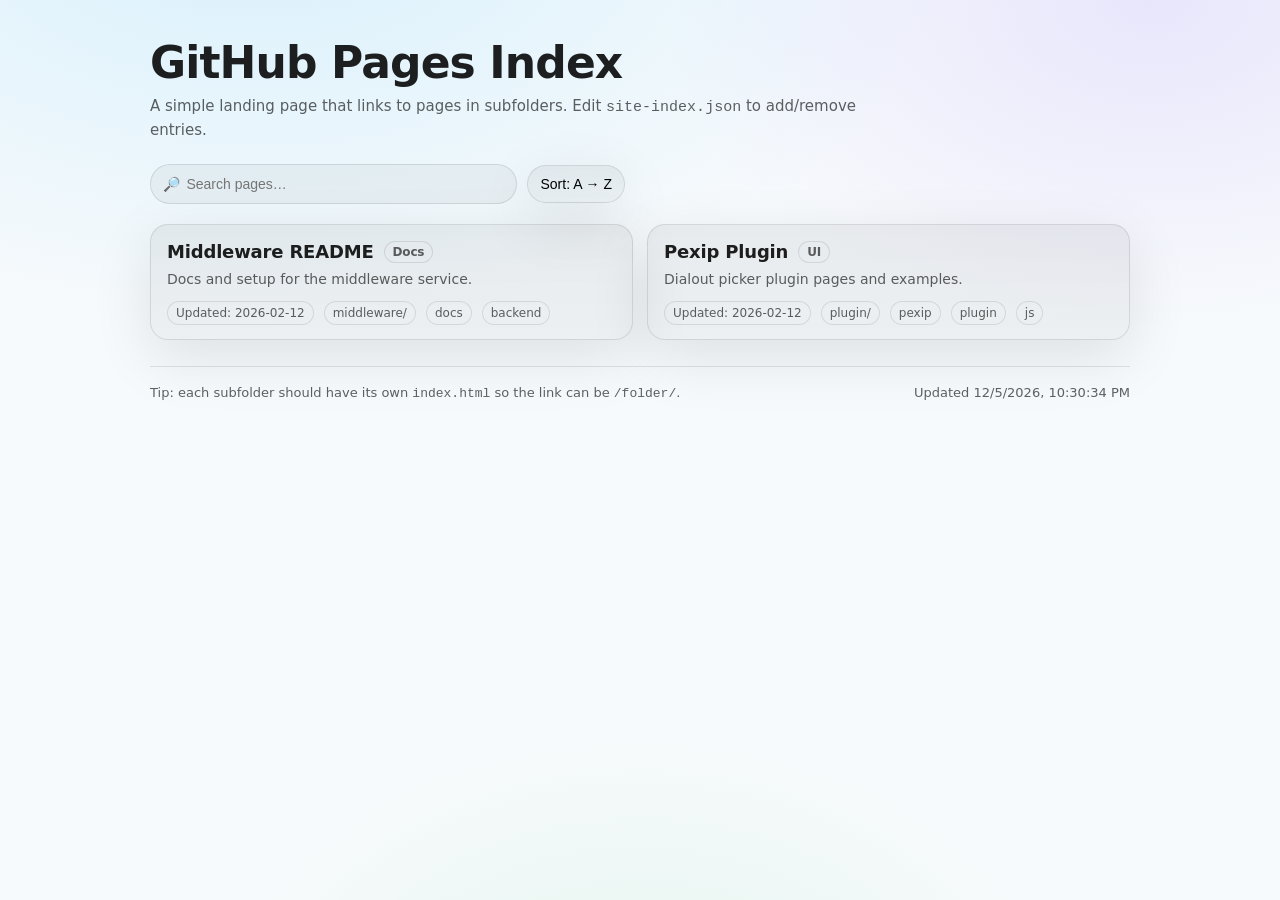
==== index.html @ d8867325 "index page" ====
<!doctype html>
<html lang="en">

<head>
    <meta charset="utf-8" />
    <meta name="viewport" content="width=device-width, initial-scale=1" />
    <title>Project Index</title>
    <meta name="description" content="Index of subpages hosted on GitHub Pages." />
    <style>
        :root {
            --bg: #0b1220;
            --card: rgba(255, 255, 255, 0.06);
            --card2: rgba(255, 255, 255, 0.10);
            --text: rgba(255, 255, 255, 0.92);
            --muted: rgba(255, 255, 255, 0.70);
            --line: rgba(255, 255, 255, 0.12);
            --accent: #7dd3fc;
            --shadow: 0 18px 60px rgba(0, 0, 0, 0.35);
            --radius: 18px;
            --max: 980px;
        }

        @media (prefers-color-scheme: light) {
            :root {
                --bg: #f7fafc;
                --card: rgba(0, 0, 0, 0.04);
                --card2: rgba(0, 0, 0, 0.06);
                --text: rgba(0, 0, 0, 0.88);
                --muted: rgba(0, 0, 0, 0.62);
                --line: rgba(0, 0, 0, 0.10);
                --accent: #0369a1;
                --shadow: 0 18px 60px rgba(0, 0, 0, 0.10);
            }
        }

        body {
            margin: 0;
            font-family: ui-sans-serif, system-ui, -apple-system, Segoe UI, Roboto, Helvetica, Arial, "Apple Color Emoji", "Segoe UI Emoji";
            color: var(--text);
            background:
                radial-gradient(1200px 700px at 20% -10%, rgba(125, 211, 252, 0.25), transparent 60%),
                radial-gradient(900px 600px at 90% 0%, rgba(167, 139, 250, 0.18), transparent 55%),
                radial-gradient(900px 700px at 50% 120%, rgba(34, 197, 94, 0.10), transparent 50%),
                var(--bg);
            min-height: 100vh;
        }

        a {
            color: inherit;
            text-decoration: none;
        }

        a:hover {
            text-decoration: underline;
            text-underline-offset: 3px;
        }

        .wrap {
            max-width: var(--max);
            margin: 0 auto;
            padding: 40px 18px 60px;
        }

        header {
            display: flex;
            gap: 16px;
            align-items: flex-start;
            justify-content: space-between;
            flex-wrap: wrap;
            margin-bottom: 18px;
        }

        .title {
            display: grid;
            gap: 8px;
            max-width: 720px;
        }

        h1 {
            font-size: clamp(28px, 4vw, 44px);
            line-height: 1.06;
            margin: 0;
            letter-spacing: -0.02em;
        }

        .subtitle {
            margin: 0;
            color: var(--muted);
            font-size: 15px;
            line-height: 1.5;
        }

        .toolbar {
            display: flex;
            gap: 10px;
            align-items: center;
            flex-wrap: wrap;
            justify-content: flex-end;
            margin-top: 6px;
        }

        .pill {
            border: 1px solid var(--line);
            background: var(--card);
            border-radius: 999px;
            padding: 10px 12px;
            box-shadow: none;
            color: var(--text);
            font-size: 14px;
        }

        .pill input {
            border: 0;
            outline: none;
            background: transparent;
            color: inherit;
            width: min(320px, 60vw);
            font-size: 14px;
        }

        .btn {
            cursor: pointer;
            border: 1px solid var(--line);
            background: linear-gradient(180deg, var(--card2), var(--card));
            border-radius: 999px;
            padding: 10px 12px;
            font-size: 14px;
            box-shadow: var(--shadow);
        }

        .btn:active {
            transform: translateY(1px);
        }

        .grid {
            display: grid;
            grid-template-columns: repeat(12, 1fr);
            gap: 14px;
            margin-top: 20px;
        }

        .card {
            grid-column: span 6;
            border: 1px solid var(--line);
            border-radius: var(--radius);
            background: linear-gradient(180deg, var(--card2), var(--card));
            box-shadow: var(--shadow);
            overflow: hidden;
            position: relative;
            transition: transform 120ms ease, border-color 120ms ease;
        }

        .card:hover {
            transform: translateY(-2px);
            border-color: rgba(125, 211, 252, 0.35);
        }

        @media (max-width: 780px) {
            .card {
                grid-column: span 12;
            }

            .pill input {
                width: min(520px, 78vw);
            }
        }

        .card a {
            display: block;
            padding: 16px 16px 14px;
            text-decoration: none;
        }

        .card h2 {
            margin: 0 0 6px;
            font-size: 18px;
            letter-spacing: -0.01em;
            display: flex;
            align-items: center;
            gap: 10px;
        }

        .badge {
            font-size: 12px;
            color: var(--muted);
            border: 1px solid var(--line);
            padding: 3px 8px;
            border-radius: 999px;
            background: rgba(255, 255, 255, 0.04);
        }

        .desc {
            margin: 0;
            color: var(--muted);
            font-size: 14px;
            line-height: 1.45;
        }

        .meta {
            display: flex;
            gap: 10px;
            flex-wrap: wrap;
            margin-top: 12px;
            color: var(--muted);
            font-size: 12px;
        }

        .meta span {
            border: 1px solid var(--line);
            border-radius: 999px;
            padding: 4px 8px;
            background: rgba(255, 255, 255, 0.03);
        }

        footer {
            margin-top: 26px;
            padding-top: 18px;
            border-top: 1px solid var(--line);
            color: var(--muted);
            font-size: 13px;
            display: flex;
            gap: 10px;
            justify-content: space-between;
            flex-wrap: wrap;
        }

        .empty,
        .error {
            grid-column: 1 / -1;
            border: 1px dashed var(--line);
            border-radius: var(--radius);
            padding: 18px;
            color: var(--muted);
            background: rgba(255, 255, 255, 0.03);
        }

        .error {
            border-style: solid;
        }

        .muted {
            color: var(--muted);
        }

        code {
            font-family: ui-monospace, SFMono-Regular, Menlo, Monaco, Consolas, "Liberation Mono", "Courier New", monospace;
        }
    </style>
</head>

<body>
    <div class="wrap">
        <header>
            <div class="title">
                <h1>GitHub Pages Index</h1>
                <p class="subtitle">
                    A simple landing page that links to pages in subfolders. Edit <code>site-index.json</code> to
                    add/remove entries.
                </p>
            </div>

            <div class="toolbar">
                <label class="pill" title="Filter by name, description, tags">
                    🔎 <input id="q" type="search" placeholder="Search pages…" autocomplete="off" />
                </label>
                <button class="btn" id="sortBtn" type="button" title="Toggle sort order">
                    Sort: <span id="sortLabel">A → Z</span>
                </button>
            </div>
        </header>

        <main class="grid" id="grid">
            <div class="empty">Loading…</div>
        </main>

        <footer>
            <span>Tip: each subfolder should have its own <code>index.html</code> so the link can be
                <code>/folder/</code>.</span>
            <span class="muted" id="stamp"></span>
        </footer>
    </div>

    <script>
        const grid = document.getElementById("grid");
        const q = document.getElementById("q");
        const sortBtn = document.getElementById("sortBtn");
        const sortLabel = document.getElementById("sortLabel");
        const stamp = document.getElementById("stamp");

        // Works on project pages (/repo/) and user/org pages (/)
        const BASE = document.querySelector("base")?.href || document.location.origin + document.location.pathname.replace(/\/[^\/]*$/, "/");

        let entries = [];
        let sortMode = "az"; // "az" | "new"

        function nowStamp() {
            const d = new Date();
            stamp.textContent = "Updated " + d.toLocaleString();
        }

        function bySearch(e, needle) {
            if (!needle) return true;
            const hay = [
                e.title || "",
                e.path || "",
                e.description || "",
                ...(e.tags || [])
            ].join(" ").toLowerCase();
            return hay.includes(needle);
        }

        function sortEntries(list) {
            const copy = [...list];
            if (sortMode === "new") {
                // newest first (treat missing date as old)
                copy.sort((a, b) => (Date.parse(b.updated || b.date || 0) || 0) - (Date.parse(a.updated || a.date || 0) || 0));
            } else {
                copy.sort((a, b) => (a.title || "").localeCompare(b.title || ""));
            }
            return copy;
        }

        function render(list) {
            grid.innerHTML = "";
            if (!list.length) {
                grid.innerHTML = `<div class="empty">No matches. Try a different search.</div>`;
                return;
            }

            for (const e of list) {
                const href = (e.url)
                    ? e.url
                    : new URL((e.path || "").replace(/^\//, ""), BASE).toString();

                const tags = (e.tags || []).slice(0, 6).map(t => `<span>${escapeHtml(t)}</span>`).join("");
                const updated = e.updated || e.date || null;

                const metaBits = [
                    e.kind ? `<span>${escapeHtml(e.kind)}</span>` : "",
                    updated ? `<span>Updated: ${escapeHtml(updated)}</span>` : "",
                    e.path ? `<span>${escapeHtml(e.path)}</span>` : ""
                ].filter(Boolean).join("");

                const badge = e.badge ? `<span class="badge">${escapeHtml(e.badge)}</span>` : "";

                grid.insertAdjacentHTML("beforeend", `
          <article class="card">
            <a href="${href}">
              <h2>${escapeHtml(e.title || e.path || href)} ${badge}</h2>
              <p class="desc">${escapeHtml(e.description || "—")}</p>
              <div class="meta">${metaBits}${tags}</div>
            </a>
          </article>
        `);
            }
        }

        function escapeHtml(s) {
            return String(s).replace(/[&<>"']/g, c => ({
                "&": "&amp;", "<": "&lt;", ">": "&gt;", '"': "&quot;", "'": "&#39;"
            }[c]));
        }

        function apply() {
            const needle = (q.value || "").trim().toLowerCase();
            const filtered = entries.filter(e => bySearch(e, needle));
            render(sortEntries(filtered));
        }

        async function load() {
            try {
                const res = await fetch("site-index.json", { cache: "no-store" });
                if (!res.ok) throw new Error(`HTTP ${res.status}`);
                const data = await res.json();
                entries = Array.isArray(data) ? data : (data.entries || []);
                apply();
                nowStamp();
            } catch (err) {
                grid.innerHTML = `
          <div class="error">
            <div><strong>Couldn’t load <code>site-index.json</code></strong></div>
            <div class="muted" style="margin-top:8px">
              Create it at the repo root. Example:
              <pre style="white-space:pre-wrap; margin:10px 0 0; font-size:12px; color:inherit; opacity:.9;">[
  {"title":"Docs","path":"docs/","description":"Project docs","tags":["docs"]},
  {"title":"Demo","path":"demo/","description":"Small demo app","tags":["demo","ui"]}
]</pre>
            </div>
          </div>
        `;
                console.warn(err);
            }
        }

        q.addEventListener("input", apply);
        sortBtn.addEventListener("click", () => {
            sortMode = (sortMode === "az") ? "new" : "az";
            sortLabel.textContent = (sortMode === "az") ? "A → Z" : "Newest";
            apply();
        });

        load();
    </script>
</body>

</html>
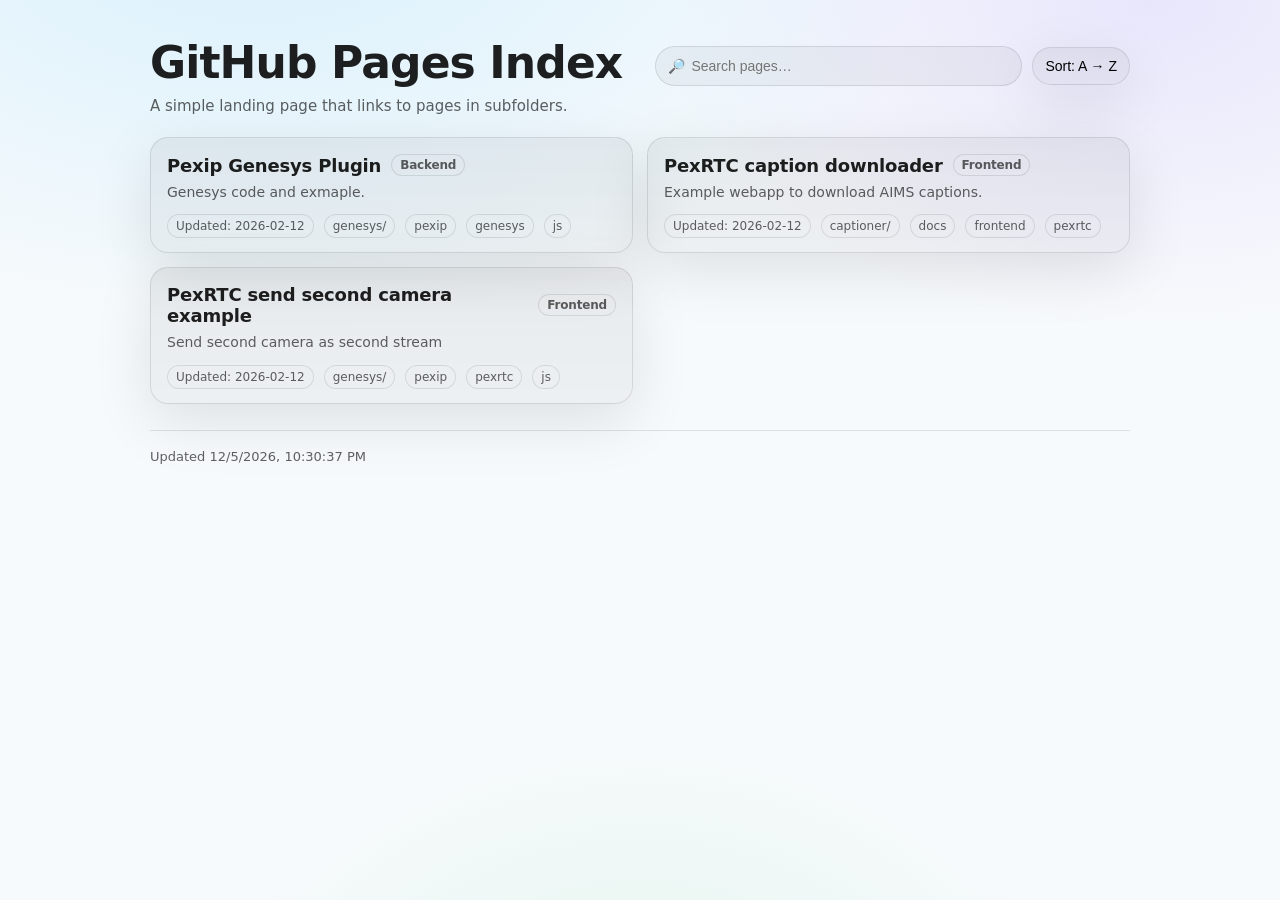
==== commit ded9d951: "update index.html" ====
--- a/index.html
+++ b/index.html
@@ -254,8 +254,7 @@
             <div class="title">
                 <h1>GitHub Pages Index</h1>
                 <p class="subtitle">
-                    A simple landing page that links to pages in subfolders. Edit <code>site-index.json</code> to
-                    add/remove entries.
+                    A simple landing page that links to pages in subfolders. 
                 </p>
             </div>
 
@@ -274,8 +273,8 @@
         </main>
 
         <footer>
-            <span>Tip: each subfolder should have its own <code>index.html</code> so the link can be
-                <code>/folder/</code>.</span>
+            <!-- <span>Tip: each subfolder should have its own <code>index.html</code> so the link can be
+                <code>/folder/</code>.</span> -->
             <span class="muted" id="stamp"></span>
         </footer>
     </div>
